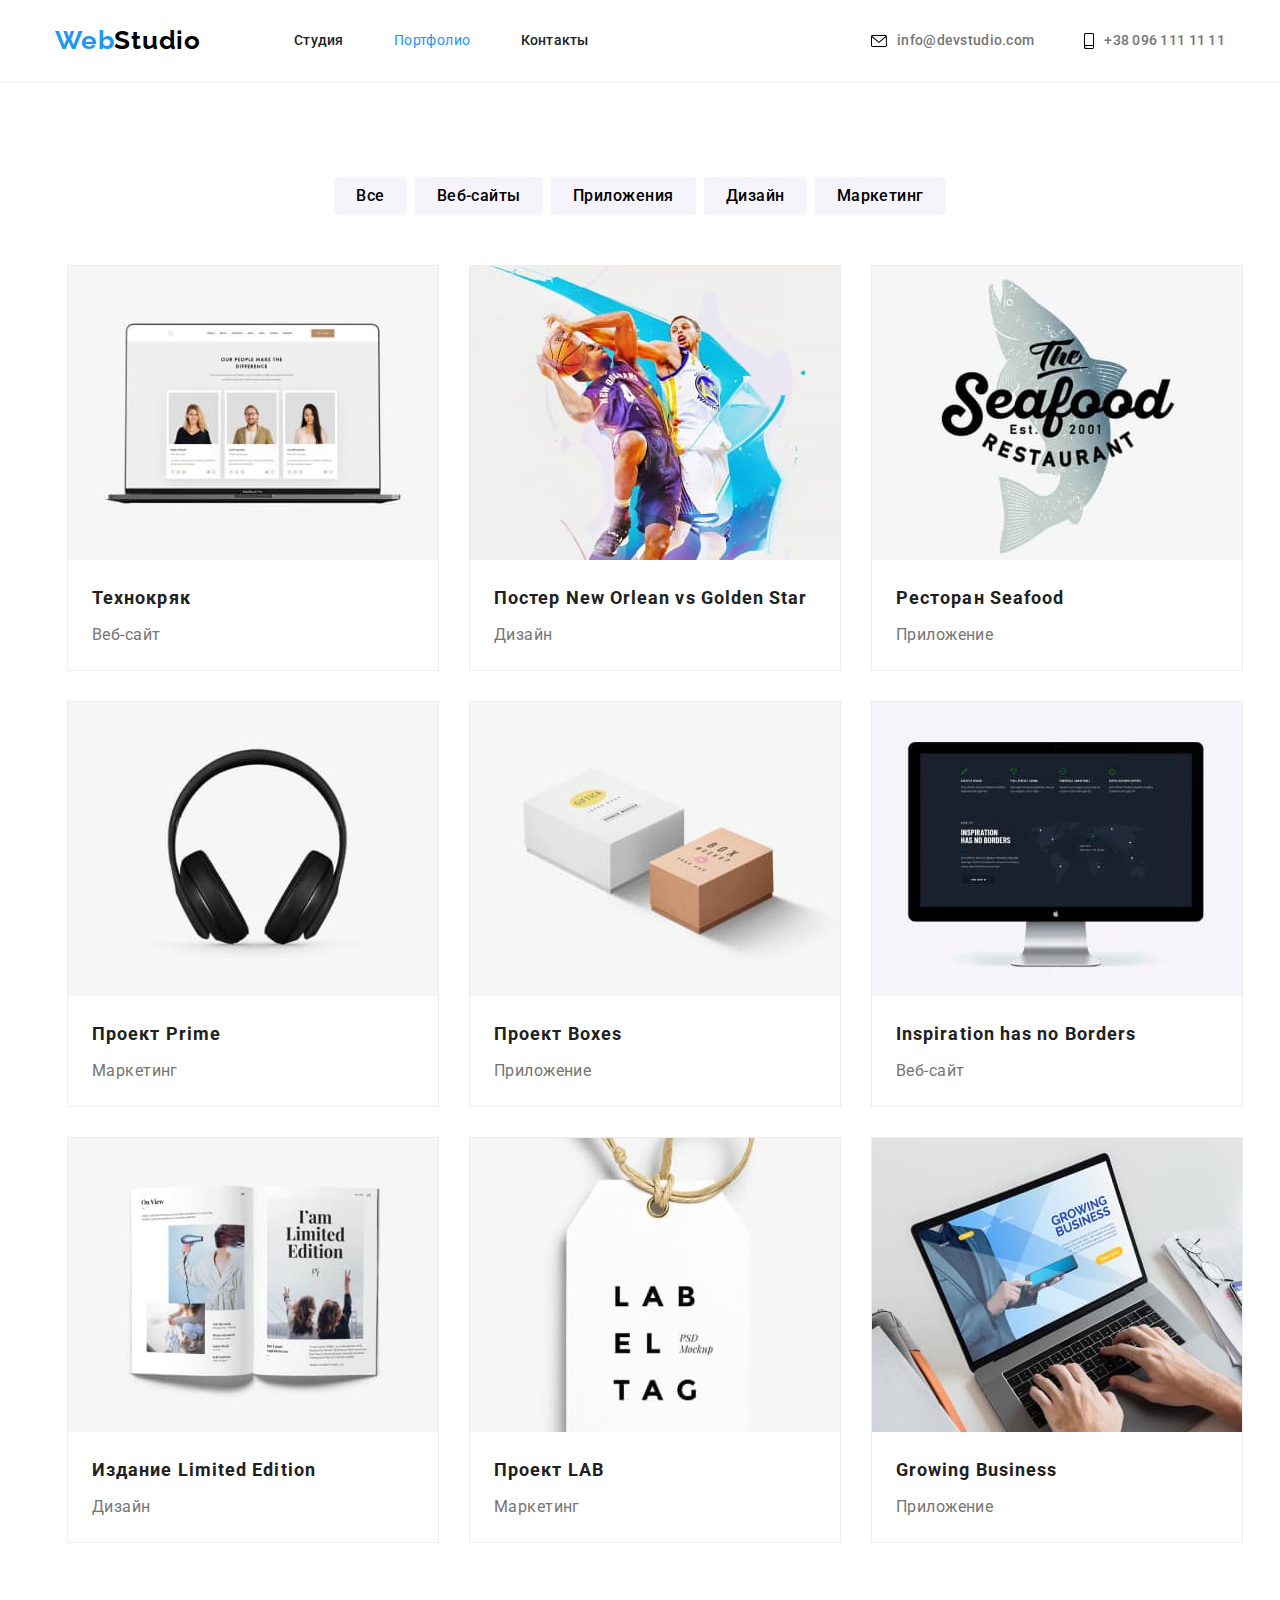
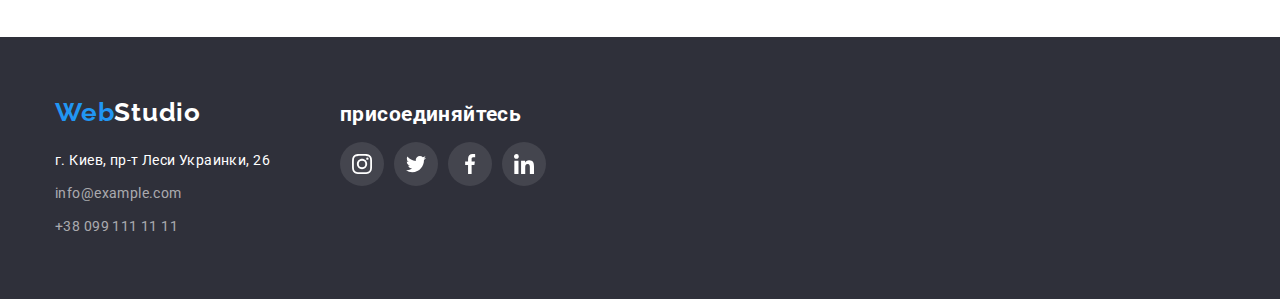
==== portfolio.html @ bf74e3e2 "Клонировал ДЗ" ====
<!DOCTYPE html>
<html lang="ru">
<head>
    <meta charset="UTF-8">
    <meta name="viewport" content="width=device-width, initial-scale=1.0">
    <title>goit-markup-hw-04(Данил Прохорчук)</title>
    <link rel="stylesheet" href=" https://cdnjs.cloudflare.com/ajax/libs/modern-normalize/1.0.0/modern-normalize.min.css">
    <link rel="preconnect" href="https://fonts.gstatic.com">
    <link href="https://fonts.googleapis.com/css2?family=Raleway:wght@700&family=Roboto:wght@400;500;700;900&display=swap" rel="stylesheet">
    <link rel="stylesheet" href="./css/styles.css">
</head>
<body>
    <header>
        <div class="conteiner">
            <nav class="header-nav">
                <a href="./index.html"><span class="logo-web">Web</span><span class="studio-header">Studio</span></a>
                <ul class="header-link">
                    <li><a href="./index.html" class="nav-item">Студия</a></li>
                    <li><a href="./portfolio.html" class="page-active">Портфолио</a></li>
                    <li><a href="#" class="nav-item">Контакты</a></li>
                </ul>
            </nav>
            <ul class="header-contacts">
                <li>
                    <a href="mailto:info@devstudio.com" class="header-address">
                        <svg class="header-icon" width="16" height="12">
                            <use href="./img/symbol-defs.svg#icon-mail"></use>
                        </svg>
                        info@devstudio.com</a>
                </li>
                <li>
                    <a href="tel:+380961111111" class="header-address">
                        <svg class="header-icon" width="10" height="16">
                            <use href="./img/symbol-defs.svg#icon-tell"></use>
                        </svg>
                        +38 096 111 11 11</a>
                </li>
            </ul>
        </div>
    </header>
    <main>
        <section class="portfolio-section">
            <div class="conteiner">
                <h1 class="visually-hidden">Наши работы</h1>
                <ul class="button-list">
                    <li><button class="button">Все</button></li>
                    <li><button class="button">Веб-сайты</button></li>
                    <li><button class="button">Приложения</button></li>
                    <li><button class="button">Дизайн</button></li>
                    <li><button class="button">Маркетинг</button></li>
                </ul>
                <ul class="works-list">
                    <li>
                        <div class="works-card">
                        <a href="#">
                            <img src="./img/technocrack.jpg" alt="ноутбук с сайтом" width= "370" height= "294">
                            <div class="project-conteiner">
                                <h2 class="project-name">Технокряк</h2>
                                <p class="project-category">Веб-сайт</p>
                            </div>
                        </a>
                        </div>
                    </li>
                    <li>
                        <div class="works-card">
                            <a href="#">
                                <img src="./img/new-orlean.jpg" alt="игра в баскетбол" width= "370" height= "294">
                                <div class="project-conteiner">
                                    <h2 class="project-name">Постер New Orlean vs Golden Star</h2>
                                    <p class="project-category">Дизайн</p>
                                </div>
                            </a>
                            </div>
                    </li>
                    <li>
                        <div class="works-card">
                            <a href="#">
                                <img src="./img/seafood.jpg" alt="вкусная рыбка" width= "370" height= "294">
                                <div class="project-conteiner">
                                    <h2 class="project-name">Ресторан Seafood</h2>
                                    <p class="project-category">Приложение</p>
                                </div>
                            </a>
                            </div>
                    </li>
                    <li>
                        <div class="works-card">
                            <a href="#">
                                <img src="./img/prime.jpg" alt="наушники" width= "370" height= "294">
                                <div class="project-conteiner">
                                    <h2 class="project-name">Проект Prime</h2>
                                    <p class="project-category">Маркетинг</p>
                                </div>
                            </a>
                            </div>
                    </li>
                    <li>
                        <div class="works-card">
                            <a href="#">
                                <img src="./img/boxes.jpg" alt="коробки" width= "370" height= "294">
                                <div class="project-conteiner">
                                    <h2 class="project-name">Проект Boxes</h2>
                                    <p class="project-category">Приложение</p>
                                </div>
                            </a>
                        </div>
                    </li>
                    <li>
                        <div class="works-card">
                            <a href="#">
                                <img src="./img/no-borders.jpg" alt="монитор с веб-сайтом" width= "370" height= "294">
                                <div class="project-conteiner">
                                    <h2 class="project-name">Inspiration has no Borders</h2>
                                    <p class="project-category">Веб-сайт</p>
                                </div>
                            </a>
                        </div>
                    </li>
                    <li>
                        <div class="works-card">
                            <a href="#">
                                <img src="./img/limited-edition.jpg" alt="развернутый журнал" width= "370" height= "294">
                                <div class="project-conteiner">
                                    <h2 class="project-name">Издание Limited Edition</h2>
                                    <p class="project-category">Дизайн</p>
                                </div>
                            </a>
                        </div>
                    </li>
                    <li>
                        <div class="works-card">
                            <a href="#">
                                <img src="./img/lab.jpg" alt="бирка лаб" width= "370" height= "294">
                                <div class="project-conteiner">
                                    <h2 class="project-name">Проект LAB</h2>
                                    <p class="project-category">Маркетинг</p>
                                </div>
                            </a>
                        </div>
                    </li>
                    <li>
                        <div class="works-card">
                            <a href="#">
                                <img src="./img/growing-business.jpg" alt="работа на ноутбуке" width= "370" height= "294">
                                <div class="project-conteiner">
                                    <h2 class="project-name">Growing Business</h2>
                                    <p class="project-category">Приложение</p>
                                </div>
                            </a>
                        </div>
                    </li>
                </ul>
            </div>
        </section>
    </main>
    <footer class="footer-section">
        <div class="conteiner">
            <div class="footer-box">
                <div>
                    <a href="./index.html"><span class="logo-web">Web</span><span class="studio-footer">Studio</span></a>
                    <ul>
                        <li>
                            <address class="footer-address">г. Киев, пр-т Леси Украинки, 26</address>
                        </li>
                        <li>
                            <a href="mailto:info@example.com" class="footer-link">info@example.com</a>
                        </li>
                        <li>
                            <a href="tel:+380991111111" class="footer-link">+38 099 111 11 11</a>
                        </li>
                    </ul>
                </div>
                <div class="join">
                    <h2>присоединяйтесь</h2>
                    <ul class="social-list">
                        <li>
                            <div>
                                <a href="#" class="social-cards">
                                    <svg class="social-links">
                                        <use href="./img/symbol-defs.svg#icon-instagram-2"></use>
                                    </svg>
                                </a>
                            </div>
                        </li>
                        <li>
                            <div>
                                <a href="#" class="social-cards">
                                    <svg class="social-links">
                                        <use href="./img/symbol-defs.svg#icon-twitter-1"></use>
                                    </svg>
                                </a>
                            </div>
                        </li>
                        <li>
                            <div>
                                <a href="#" class="social-cards">
                                    <svg class="social-links">
                                        <use href="./img/symbol-defs.svg#icon-facebook-1"></use>
                                    </svg>
                                </a>
                            </div>
                        </li>
                        <li>
                            <div>
                                <a href="#" class="social-cards">
                                    <svg class="social-links">
                                        <use href="./img/symbol-defs.svg#icon-linkedin-1"></use>
                                    </svg>
                                </a>
                            </div>
                        </li>
                    </ul>
                </div>
            </div>
        </div>
    </footer>
</body>

</html>
---- css/styles.css ----
:root {
  --primary-color: #ffffff;
  --background-additional-color: #f5f4fa;
  --accent-background: #2f303a;
  --primary-text-color: #212121;
  --subsidiary-text-color: #757575;
  --accent-color: #2196f3;
  --text-footer-link: rgba(255, 255, 255, 0.6);
  --hero-background: #c4c4c4;
  --index-icon-background: #f5f4fa;
  --social-link-color: #afb1b8;
}
body {
  background-color: var(--primary-color);
  color: var(--primary-text-color);
  font-family: Roboto;
  font-style: normal;
  font-weight: normal;
  font-size: 14px;
  line-height: 1.71;
  letter-spacing: 0.03em;
}
a {
  text-decoration: none;
}
li {
  list-style: none;
}

.logo-web {
  color: var(--accent-color);
}
.studio-header {
  color: #000000;
}
.page-active,
.header-address:hover,
.header-address:focus,
.nav-item:hover,
.nav-item:focus {
  color: var(--accent-color);
  fill: var(--accent-color);
}
.nav-item,
.comand-name {
  color: var(--primary-text-color);
}
.header-address {
  color: var(--subsidiary-text-color);
}
.footer-section {
  background-color: var(--accent-background);

  padding-top: 60px;
  padding-bottom: 60px;
}
.studio-footer,
.footer-address {
  color: var(--primary-color);
}
.footer-link {
  color: var(--text-footer-link);
}
.logo-web,
.studio-header,
.studio-footer {
  font-family: Raleway;
  font-style: normal;
  font-weight: bold;
  font-size: 26px;
  line-height: 1.19;
  letter-spacing: 0.03em;
}
.nav-item,
.header-address {
  font-weight: 500;
  letter-spacing: 0.02em;
}
header {
  border-bottom: 1px solid #ececec;
}
.footer-address,
button {
  font-style: normal;
  font-family: inherit;
}
.visually-hidden {
  position: absolute;
  clip: rect(0 0 0 0);
  width: 1px;
  height: 1px;
  margin: -1px;
}
header {
  padding-top: 25px;
  padding-bottom: 25px;
}
.conteiner {
  width: 1200px;
  margin-left: auto;
  margin-right: auto;
  padding-left: 15px;
  padding-right: 15px;
}
header > .conteiner,
.header-nav,
.header-link,
.header-contacts {
  display: flex;
  align-items: center;
}
.header-contacts {
  margin-left: auto;
}
.studio-header {
  padding-right: 93px;
}
header ul {
  padding: 0px;
  margin: 0px;
}
.header-link > li,
.header-contacts > li {
  display: block;
}
.header-link > li:not(:last-child),
.header-contacts > li:not(:last-child) {
  padding-right: 50px;
}
.header-address {
  display: flex;
  align-items: center;
}
.header-icon {
  margin-right: 10px;
}
footer ul {
  margin-top: 20px;
  margin-bottom: 0px;
  padding-left: 0px;
  padding-bottom: 0px;
}
footer li:not(:last-child) {
  padding-bottom: 9px;
}
.footer-box {
  display: flex;
  align-items: baseline;
}
.join {
  margin-left: 70px;
}
.join h2 {
  color: var(--primary-color);

  font-weight: bold;
  line-height: 16px;

  margin-top: 0px;
  margin-bottom: 20px;
  padding: 0px;
}
.social-list {
  display: flex;
}
.social-list li:not(:last-child) {
  margin-right: 10px;
}
.social-cards {
  display: block;
  border-radius: 50%;
  width: 44px;
  height: 44px;
  padding-top: 12px;
  background: rgba(255, 255, 255, 0.1);
  color: var(--primary-color);
}
.social-cards:hover,
.social-cards:focus {
  background-color: var(--accent-color);
}
.social-links {
  display: block;
  margin: auto;
  width: 20px;
  height: 20px;
  fill: currentColor;
}
/* index.html */
.hero-section {
  color: var(--primary-color);
  background-position: center;
  background-image: linear-gradient(
      to right,
      rgba(47, 48, 58, 0.4),
      rgba(47, 48, 58, 0.4)
    ),
    url("../img/background-hero.jpg");
  background-color: var(--hero-background);

  margin-left: auto;
  margin-right: auto;
  padding-top: 200px;
  padding-bottom: 200px;
  max-width: 1600px;
  height: 600px;
}

.button-active {
  border: 0px;
  border-radius: 4px;
}
.button-active,
.button:hover,
.button:focus {
  background-color: var(--accent-color);
  color: var(--primary-color);
}
.advantages-background {
  background-color: var(--index-icon-background);

  width: 270px;
  height: 120px;
  border-radius: 4px;

  padding-top: 25px;
  margin-bottom: 30px;
}
.advantages-icon {
  display: block;
  width: 70px;
  height: 70px;
  text-align: center;
  margin: auto;
}
.advantages-text,
.profession {
  color: var(--subsidiary-text-color);
}
.hero-phrase {
  font-weight: 900;
  font-size: 44px;
  line-height: 1.36;
  text-align: center;
  letter-spacing: 0.06em;
  text-transform: uppercase;
  width: 696px;

  margin-top: 0px;
  margin-right: auto;
  margin-bottom: 30px;
  margin-left: auto;
}
.hero-button {
  display: block;
  margin-left: auto;
  margin-right: auto;
  padding-top: 10px;
  padding-right: 32px;
  padding-bottom: 10px;
  padding-left: 32px;

  font-weight: bold;
  font-size: 16px;
  line-height: 30px;
  letter-spacing: 0.06em;
}
.advantages {
  padding-top: 94px;
  padding-bottom: 94px;
}
.advantages-list {
  display: flex;
  margin-top: 0px;
  margin-bottom: 0px;
  padding: 0px;
}
.advantages-list > li:not(:last-child) {
  margin-right: 30px;
}
.advantages-list h3 {
  margin-top: 0px;
  margin-bottom: 10px;
}
.advantages-list p {
  margin: 0px;
}
.work {
  padding-bottom: 94px;
}

.we-are-working > h2 {
  margin-top: 0px;
  margin-bottom: 50px;
}
.we-are-working > ul {
  display: flex;
  margin-top: 0px;
  margin-bottom: 0px;
  padding: 0px;
}
.we-are-working img {
  display: block;
}
.we-are-working li:not(:last-child) {
  margin-right: 30px;
}
.team-section {
  background-color: var(--background-additional-color);

  padding-top: 94px;
  padding-bottom: 94px;
}
.head-phrase {
  font-weight: 700;
  font-size: 36px;
  line-height: 1.16;
  text-align: center;
  letter-spacing: 0.03em;

  margin-top: 0px;
  margin-bottom: 50px;
  padding-top: 0px;
}
.team-section ul {
  display: flex;
  margin-top: 0px;
  margin-bottom: 0px;
  padding-left: 0px;
  padding-bottom: 0px;
}
.team-section li {
  background-color: var(--primary-color);
}
.team-section li:not(:last-child) {
  margin-right: 30px;
}
.team-card {
  box-shadow: 0px 1px 3px rgba(0, 0, 0, 0.12), 0px 1px 1px rgba(0, 0, 0, 0.14),
    0px 2px 1px rgba(0, 0, 0, 0.2);
  border-radius: 0px 0px 4px 4px;
}
.comand-resume {
  padding-top: 30px;
  padding-bottom: 30px;
}
.team-section img {
  display: block;
}
.comand-name {
  margin-top: 0px;
  margin-bottom: 10px;
  text-align: center;
}
.profession {
  margin-top: 0px;
  margin-bottom: 16px;
  text-align: center;
}
.little-phrase,
.comand-name {
  font-weight: 700;
  font-size: 14px;
  line-height: 1.14;
  letter-spacing: 0.03em;
  text-transform: uppercase;
}
.team-list {
  display: flex;
  margin-left: 32px;
}
.team-list li:not(:last-child) {
  margin-right: 10px;
}
.team-list a {
  display: block;
  border-radius: 50%;
  width: 44px;
  height: 44px;
  padding-top: 12px;
  color: var(--social-link-color);
}
.team-list a:hover,
.team-list a:focus {
  background-color: var(--accent-color);
  color: var(--primary-color);
}
.team-links {
  display: block;
  width: 20px;
  height: 20px;
  margin: auto;

  fill: currentColor;
}
.clients-section {
  padding-top: 94px;
  padding-bottom: 94px;
}
.clients-section ul {
  display: flex;
  margin: 0px;
  padding: 0px;
}
.clients-section li:not(:last-child) {
  margin-right: 30px;
}
.client-cards {
  display: block;
  width: 170px;
  height: 90px;

  border: 1px solid var(--social-link-color);
  border-radius: 4px;
  color: var(--social-link-color);
}
.client-cards:hover,
.client-cards:focus {
  border: 1px solid var(--accent-color);
  color: var(--accent-color);
}
.client-icon {
  display: block;
  margin: auto;
  margin-top: 20px;
  fill: currentColor;
}
/* portfolio.html */
.portfolio-section {
  padding-top: 94px;
  padding-bottom: 94px;
}
.button-list {
  display: flex;
  margin-top: 0px;
  margin-bottom: 50px;
  padding: 0px;
  justify-content: center;
}
.button-list > li:not(:last-child) {
  margin-right: 8px;
}
.button {
  background-color: var(--background-additional-color);
  font-weight: 500;
  font-size: 16px;
  line-height: 1.63;
  text-align: center;
  letter-spacing: 0.03em;
  cursor: pointer;
  border: 0px;
  border-radius: 4px;

  padding-top: 6px;
  padding-right: 22px;
  padding-bottom: 6px;
  padding-left: 22px;
}
.works-list {
  display: flex;
  flex-wrap: wrap;
  margin-top: 0px;
  margin-right: -30px;
  margin-bottom: 0px;
  padding: 0px;
  justify-content: center;
}
.works-list > li {
  margin-right: 30px;
  margin-bottom: 30px;
  flex-basis: calc(100% / 3 - 30px);
  border: 1px solid #eeeeee;
}
.works-list > li:nth-child(3n) {
  margin-right: 0px;
}
.works-list > li:nth-last-child(-n + 3) {
  margin-bottom: 0px;
}
.works-card:hover,
.works-card:focus-within {
  box-shadow: 0px 4px 4px 0px rgba(0, 0, 0, 0.25);
}
.works-list img {
  display: block;
}
.project-conteiner {
  padding-top: 20px;
  padding-right: 24px;
  padding-bottom: 20px;
  padding-left: 24px;
}
.project-name {
  color: var(--primary-text-color);
  font-weight: 700;
  font-size: 18px;
  line-height: 2;
  letter-spacing: 0.06em;

  margin-top: 0px;
  margin-bottom: 4px;
}
.project-category {
  color: var(--subsidiary-text-color);
  font-size: 16px;
  line-height: 1.88;

  margin-top: 0px;
  margin-bottom: 0px;
}
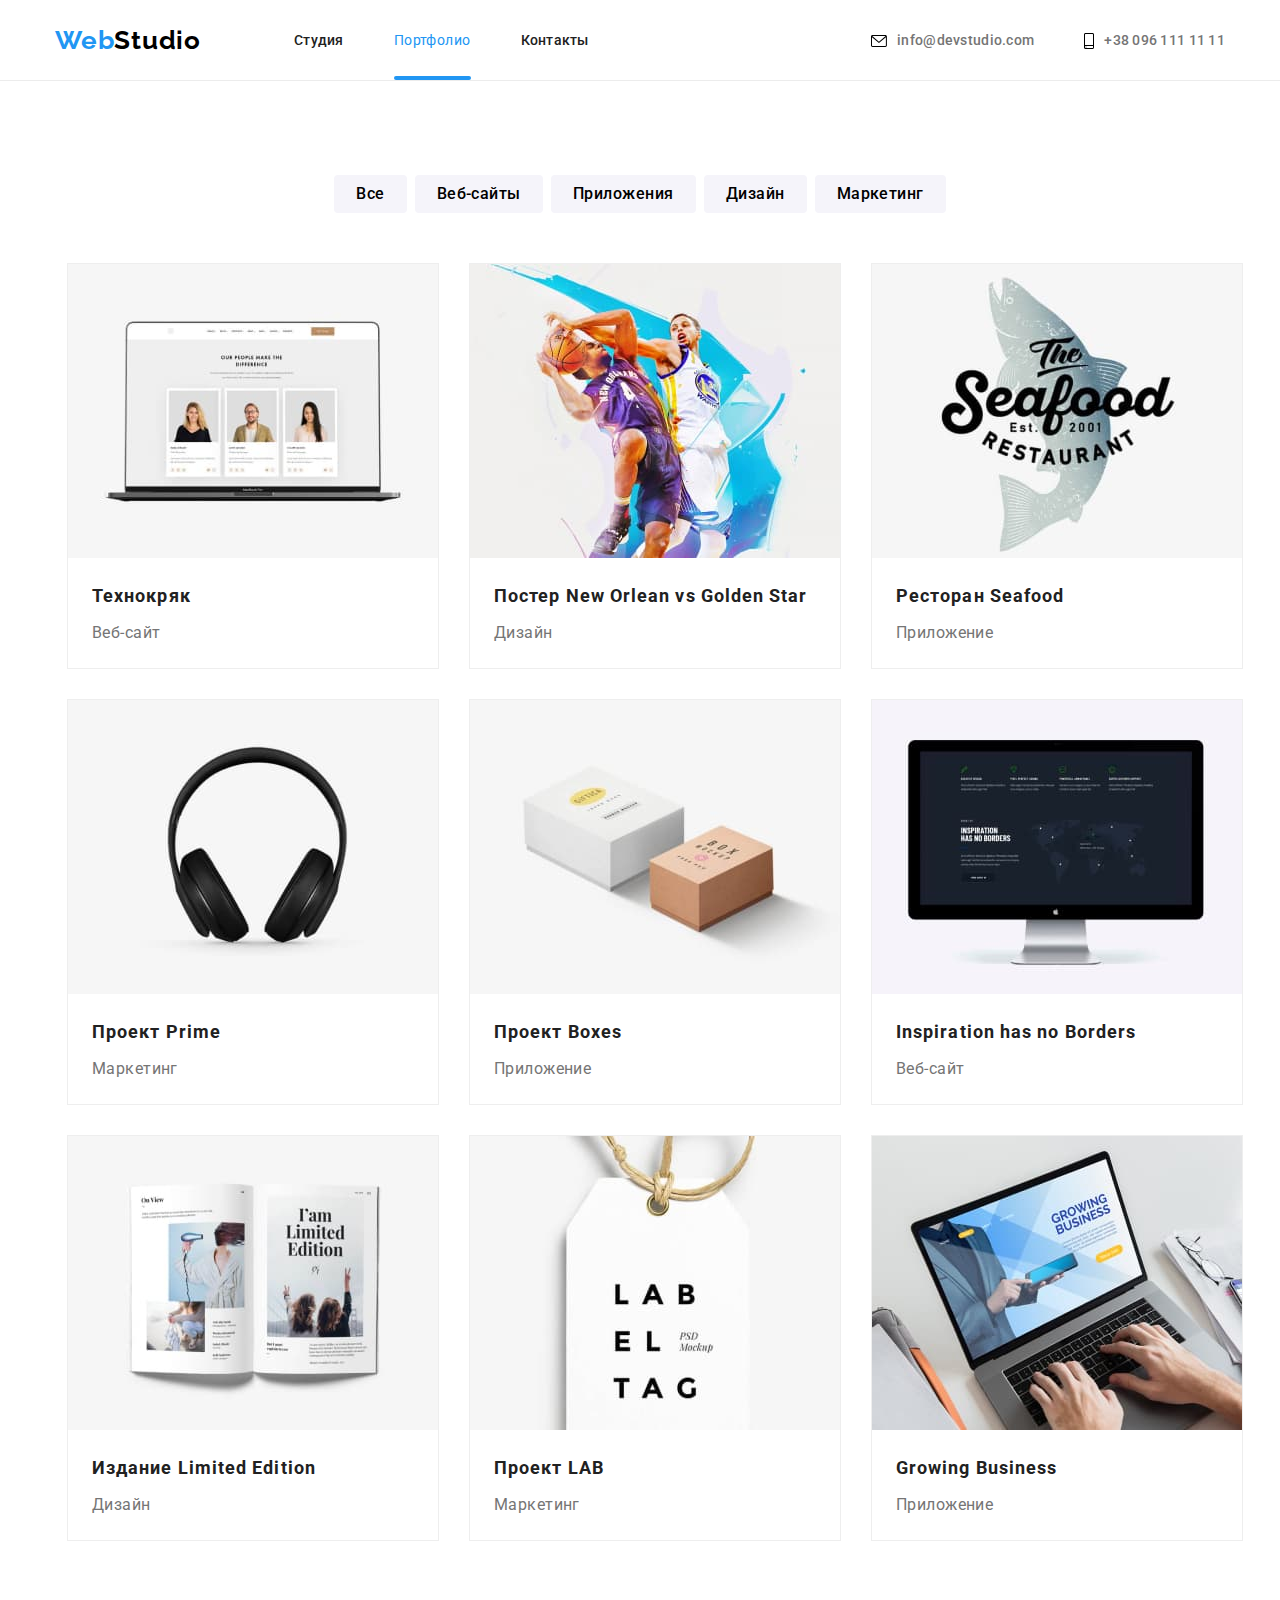
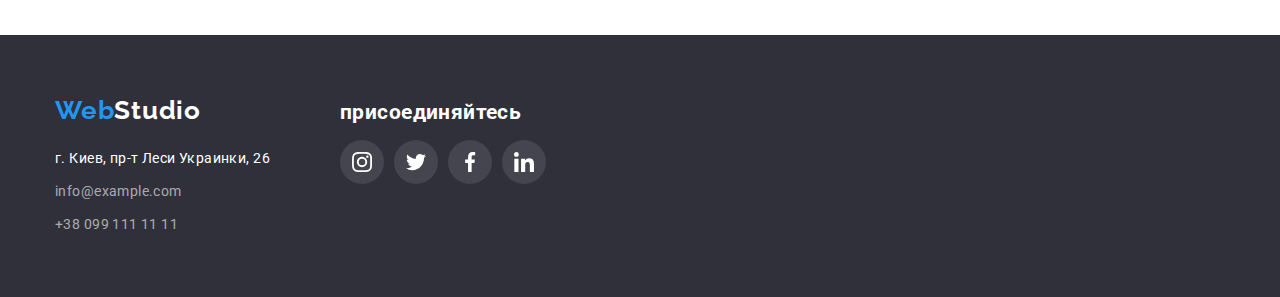
==== commit a95466a9: "Добавил линию, анимации, спозиционировал тексты" ====
--- a/portfolio.html
+++ b/portfolio.html
@@ -3,7 +3,7 @@
 <head>
     <meta charset="UTF-8">
     <meta name="viewport" content="width=device-width, initial-scale=1.0">
-    <title>goit-markup-hw-04(Данил Прохорчук)</title>
+    <title>goit-markup-hw-05(Данил Прохорчук)</title>
     <link rel="stylesheet" href=" https://cdnjs.cloudflare.com/ajax/libs/modern-normalize/1.0.0/modern-normalize.min.css">
     <link rel="preconnect" href="https://fonts.gstatic.com">
     <link href="https://fonts.googleapis.com/css2?family=Raleway:wght@700&family=Roboto:wght@400;500;700;900&display=swap" rel="stylesheet">
@@ -53,7 +53,14 @@
                     <li>
                         <div class="works-card">
                         <a href="#">
-                            <img src="./img/technocrack.jpg" alt="ноутбук с сайтом" width= "370" height= "294">
+                            <div class="works-image">
+                                <img src="./img/technocrack.jpg" alt="ноутбук с сайтом" width="370" height="294">
+                                <div class="project-anonimus">
+                                    <p class="no-reed-this">Технокряк это современная площадка распространения коронавируса. Компании используют эту
+                                        платформу для цифрового
+                                        шпионажа и атак на защищённые сервера конкурентов.</p>
+                                </div>
+                            </div>
                             <div class="project-conteiner">
                                 <h2 class="project-name">Технокряк</h2>
                                 <p class="project-category">Веб-сайт</p>
--- a/css/styles.css
+++ b/css/styles.css
@@ -9,6 +9,9 @@
   --hero-background: #c4c4c4;
   --index-icon-background: #f5f4fa;
   --social-link-color: #afb1b8;
+
+  --transition-time: 250ms;
+  --cubic: cubic-bezier(0.4, 0, 0.2, 1);
 }
 body {
   background-color: var(--primary-color);
@@ -40,6 +43,10 @@
 .nav-item:focus {
   color: var(--accent-color);
   fill: var(--accent-color);
+
+  transition-property: color;
+  transition-duration: var(--transition-time);
+  transition-timing-function: var(--cubic);
 }
 .nav-item,
 .comand-name {
@@ -93,7 +100,7 @@
 }
 header {
   padding-top: 25px;
-  padding-bottom: 25px;
+  padding-bottom: 23px;
 }
 .conteiner {
   width: 1200px;
@@ -109,6 +116,10 @@
   display: flex;
   align-items: center;
 }
+ {
+  display: flex;
+  align-items: center;
+}
 .header-contacts {
   margin-left: auto;
 }
@@ -126,6 +137,45 @@
 .header-link > li:not(:last-child),
 .header-contacts > li:not(:last-child) {
   padding-right: 50px;
+}
+.page-active,
+.nav-item {
+  position: relative;
+
+  padding: 32px 0px;
+}
+.page-active::after {
+  content: "";
+
+  position: absolute;
+  bottom: 0px;
+  left: 0px;
+  display: block;
+
+  width: 100%;
+  height: 4px;
+  border-radius: 2px;
+
+  background-color: var(--accent-color);
+}
+.nav-item:hover::after,
+.nav-item:focus::after {
+  content: "";
+
+  position: absolute;
+  bottom: 0px;
+  left: 0px;
+  display: block;
+
+  width: 100%;
+  height: 4px;
+  border-radius: 2px;
+
+  background-color: var(--accent-color);
+
+  transition-property: color;
+  transition-duration: var(--transition-time);
+  transition-timing-function: var(--cubic);
 }
 .header-address {
   display: flex;
@@ -178,6 +228,10 @@
 .social-cards:hover,
 .social-cards:focus {
   background-color: var(--accent-color);
+
+  transition-property: background-color;
+  transition-duration: var(--transition-time);
+  transition-timing-function: var(--cubic);
 }
 .social-links {
   display: block;
@@ -188,6 +242,13 @@
 }
 /* index.html */
 .hero-section {
+  margin-left: auto;
+  margin-right: auto;
+  padding-top: 200px;
+  padding-bottom: 200px;
+  max-width: 1600px;
+  height: 600px;
+
   color: var(--primary-color);
   background-position: center;
   background-image: linear-gradient(
@@ -197,13 +258,6 @@
     ),
     url("../img/background-hero.jpg");
   background-color: var(--hero-background);
-
-  margin-left: auto;
-  margin-right: auto;
-  padding-top: 200px;
-  padding-bottom: 200px;
-  max-width: 1600px;
-  height: 600px;
 }
 
 .button-active {
@@ -215,6 +269,10 @@
 .button:focus {
   background-color: var(--accent-color);
   color: var(--primary-color);
+
+  transition-property: background-color, color;
+  transition-duration: var(--transition-time);
+  transition-timing-function: var(--cubic);
 }
 .advantages-background {
   background-color: var(--index-icon-background);
@@ -299,11 +357,36 @@
   margin-bottom: 0px;
   padding: 0px;
 }
+.working-conteiner {
+  position: relative;
+}
 .we-are-working img {
   display: block;
 }
 .we-are-working li:not(:last-child) {
   margin-right: 30px;
+}
+.working-content {
+  position: absolute;
+  left: 0;
+  bottom: 0;
+
+  text-align: center;
+  width: 370px;
+  height: 70px;
+  padding-top: 27px;
+  padding-bottom: 27px;
+  background-color: rgba(47, 48, 58, 0.8);
+}
+.working-content > .pfrase {
+  margin-top: auto;
+  margin-bottom: auto;
+
+  font-weight: bold;
+  line-height: 16px;
+  text-transform: uppercase;
+
+  color: var(--primary-color);
 }
 .team-section {
   background-color: var(--background-additional-color);
@@ -384,6 +467,10 @@
 .team-list a:focus {
   background-color: var(--accent-color);
   color: var(--primary-color);
+
+  transition-property: background-color;
+  transition-duration: var(--transition-time);
+  transition-timing-function: var(--cubic);
 }
 .team-links {
   display: block;
@@ -418,6 +505,10 @@
 .client-cards:focus {
   border: 1px solid var(--accent-color);
   color: var(--accent-color);
+
+  transition-property: color;
+  transition-duration: var(--transition-time);
+  transition-timing-function: var(--cubic);
 }
 .client-icon {
   display: block;
@@ -480,6 +571,22 @@
 .works-card:hover,
 .works-card:focus-within {
   box-shadow: 0px 4px 4px 0px rgba(0, 0, 0, 0.25);
+
+  transition-property: box-shadow;
+  transition-duration: var(--transition-time);
+  transition-timing-function: var(--cubic);
+}
+.works-card > a:focus .project-anonimus {
+  transition-property: transform;
+  transition-duration: var(--transition-time);
+  transition-timing-function: var(--cubic);
+  transform: translateY(0);
+}
+.works-card:hover .project-anonimus {
+  transition-property: transform;
+  transition-duration: var(--transition-time);
+  transition-timing-function: var(--cubic);
+  transform: translateY(0);
 }
 .works-list img {
   display: block;
@@ -508,3 +615,35 @@
   margin-top: 0px;
   margin-bottom: 0px;
 }
+.works-image {
+  position: relative;
+  overflow: hidden;
+}
+.project-anonimus {
+  position: absolute;
+  top: 0;
+  left: 0;
+
+  width: 100%;
+  height: 100%;
+
+  padding-top: 63px;
+  padding-right: 24px;
+  padding-bottom: 63px;
+  padding-left: 24px;
+
+  background-color: var(--accent-color);
+  opacity: 0.9;
+
+  transition-property: transform;
+  transition-duration: var(--transition-time);
+  transition-timing-function: var(--cubic);
+  transform: translateY(100%);
+}
+.no-reed-this {
+  font-size: 18px;
+  line-height: 28px;
+  font-weight: bold;
+
+  color: var(--primary-color);
+}
